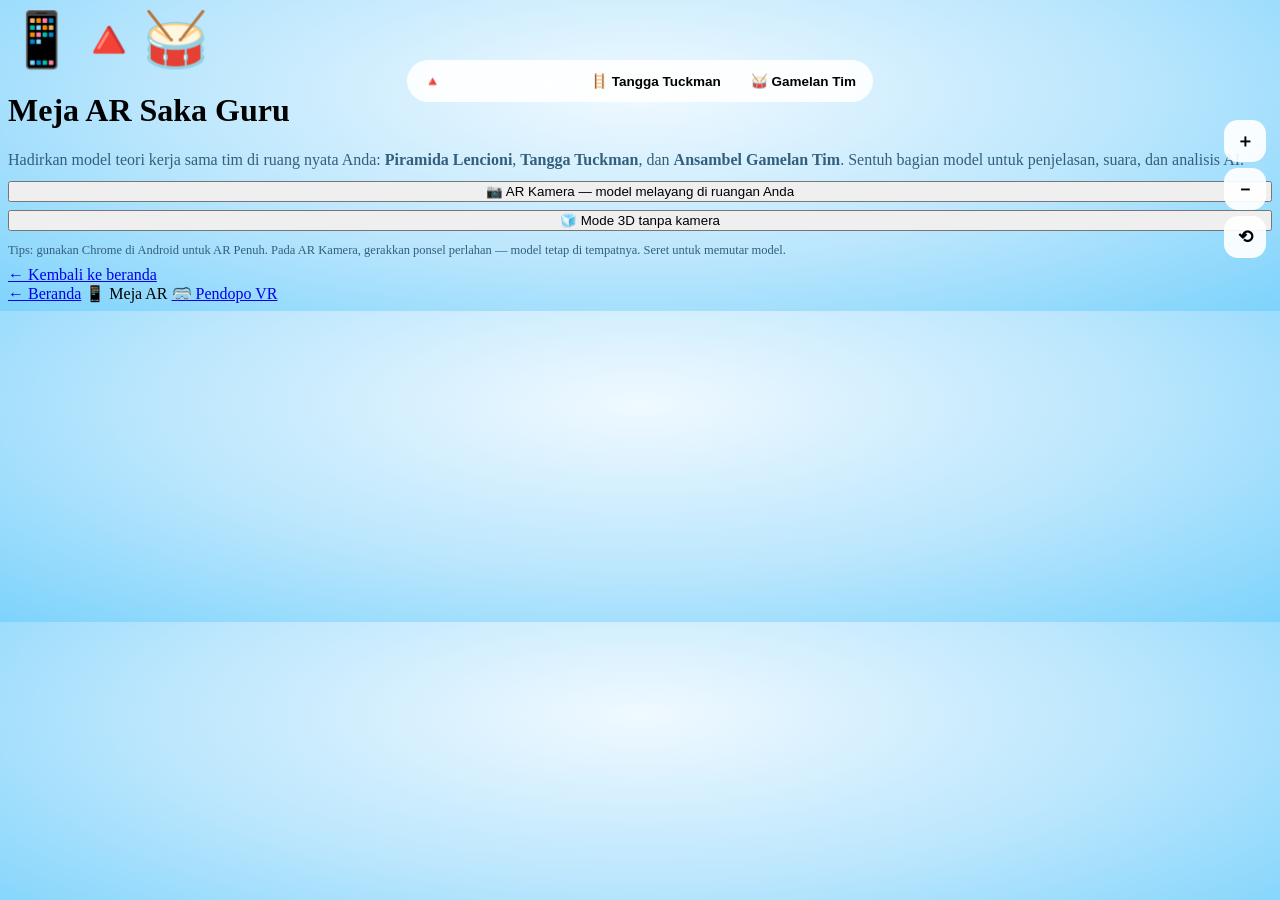
==== ar.html @ 45fa3f07 "Add files via upload" ====
<!DOCTYPE html>
<html lang="id">
<head>
<meta charset="utf-8">
<meta name="viewport" content="width=device-width, initial-scale=1, maximum-scale=1">
<title>Meja AR — SAKA GURU</title>
<meta name="theme-color" content="#0ea5e9">
<link rel="icon" href="data:image/svg+xml,<svg xmlns='http://www.w3.org/2000/svg' viewBox='0 0 100 100'><text y='.9em' font-size='90'>🏮</text></svg>">
<link href="https://fonts.googleapis.com/css2?family=Amiri:wght@400;700&family=Plus+Jakarta+Sans:wght@400;600;700;800&display=swap" rel="stylesheet">
<link rel="stylesheet" href="assets/css/style.css">
<style>
  body.imersif{background:radial-gradient(ellipse at 50% 30%,#f0f9ff 0%,#bae6fd 55%,#7dd3fc 100%)}
  #cam{position:fixed;inset:0;width:100vw;height:100vh;object-fit:cover;z-index:0;display:none}
  a-scene{position:fixed!important;inset:0;z-index:1}
  .model-tab{position:absolute;top:60px;left:50%;transform:translateX(-50%);display:flex;gap:6px;background:rgba(255,255,255,.9);padding:5px;border-radius:999px;border:1px solid var(--langit-200);backdrop-filter:blur(8px);max-width:calc(100vw - 20px);overflow-x:auto}
  .model-tab button{border:0;background:transparent;border-radius:999px;padding:8px 12px;font-weight:700;font-size:13.5px;color:var(--langit-800);white-space:nowrap}
  .model-tab button.aktif{background:var(--langit-600);color:#fff}
  .aksi-ar{position:absolute;bottom:16px;left:12px;right:110px;display:flex;gap:6px;flex-wrap:nowrap;overflow-x:auto;scrollbar-width:none}
  .aksi-ar .pill{white-space:nowrap}
  .aksi-ar .pill{border:1px solid var(--langit-200);cursor:pointer}
  #info{top:auto;bottom:66px;left:12px;max-height:40vh}
  @media (min-width:900px){#info{top:112px;bottom:auto;max-height:calc(100vh - 200px)}}
  @media (max-width:640px){body.imersif .fab{top:auto;bottom:62px}}
  .skala{position:absolute;right:14px;top:120px;display:flex;flex-direction:column;gap:6px}
  .skala button{width:42px;height:42px;border-radius:14px;border:1px solid var(--langit-200);background:rgba(255,255,255,.92);font-size:18px;font-weight:800;color:var(--langit-700)}
</style>
<script src="assets/vendor/aframe.min.js"></script>
</head>
<body class="imersif">
<video id="cam" playsinline muted autoplay></video>

<div class="layar-mulai" id="mulai">
  <div class="isi">
    <div style="font-size:54px">📱🔺🥁</div>
    <h1>Meja AR Saka Guru</h1>
    <p style="color:#335f7d;margin:0 0 12px">Hadirkan model teori kerja sama tim di ruang nyata Anda: <b>Piramida Lencioni</b>, <b>Tangga Tuckman</b>, dan <b>Ansambel Gamelan Tim</b>. Sentuh bagian model untuk penjelasan, suara, dan analisis AI.</p>
    <div style="display:grid;gap:8px">
      <button class="btn btn-primer" id="b-xr" style="display:none">✨ AR Penuh (WebXR) — letakkan di lantai/meja</button>
      <button class="btn btn-primer" id="b-cam">📷 AR Kamera — model melayang di ruangan Anda</button>
      <button class="btn btn-putih" id="b-3d">🧊 Mode 3D tanpa kamera</button>
    </div>
    <p style="font-size:12.5px;color:#335f7d;margin:12px 0 0">Tips: gunakan Chrome di Android untuk AR Penuh. Pada AR Kamera, gerakkan ponsel perlahan — model tetap di tempatnya. Seret untuk memutar model.</p>
    <p style="margin:8px 0 0"><a href="index.html">← Kembali ke beranda</a></p>
  </div>
</div>

<a-scene id="scene" embedded renderer="antialias: true; alpha: true; colorManagement: true" background="transparent: true" vr-mode-ui="enabled: false"
  cursor="rayOrigin: mouse" raycaster="objects: .klik; far: 20"
  webxr="optionalFeatures: hit-test, dom-overlay; overlayElement: #hud" ar-hit-test="target: #akar; type: footprint"
  device-orientation-permission-ui="enabled: true" loading-screen="enabled: false">
  <a-entity light="type: hemisphere; color: #ffffff; groundColor: #bae6fd; intensity: 1"></a-entity>
  <a-entity light="type: directional; intensity: 0.8" position="2 4 3"></a-entity>
  <a-entity id="kamera" camera position="0 1.6 0" look-controls="mouseEnabled: false; touchEnabled: false; magicWindowTrackingEnabled: true"></a-entity>
  <a-entity id="akar" position="0 1.05 -1.35">
    <a-entity id="putar">
      <a-entity id="m-lencioni"></a-entity>
      <a-entity id="m-tuckman" visible="false"></a-entity>
      <a-entity id="m-gamelan" visible="false"></a-entity>
    </a-entity>
    <a-ring radius-inner="0.5" radius-outer="0.56" rotation="-90 0 0" position="0 -0.01 0" color="#0ea5e9" material="shader: flat; opacity: .5; transparent: true"></a-ring>
  </a-entity>
</a-scene>

<div class="hud" id="hud">
  <div class="hud-top">
    <a class="pill" href="index.html">← Beranda</a>
    <span class="pill biru">📱 Meja AR</span>
    <a class="pill" href="vr.html">🥽 Pendopo VR</a>
  </div>
  <div class="model-tab" id="tab">
    <button data-m="lencioni" class="aktif">🔺 Piramida Lencioni</button>
    <button data-m="tuckman">🪜 Tangga Tuckman</button>
    <button data-m="gamelan">🥁 Gamelan Tim</button>
  </div>
  <div class="skala"><button id="zin" aria-label="Perbesar">＋</button><button id="zout" aria-label="Perkecil">－</button><button id="rst" aria-label="Atur ulang">⟲</button></div>
  <div class="info-panel" id="info"></div>
  <div class="aksi-ar" id="aksi"></div>
</div>

<script src="assets/js/data.js"></script>
<script src="assets/js/ai.js"></script>
<script src="assets/js/gamelan.js"></script>
<script src="assets/js/ar.js"></script>
</body>
</html>
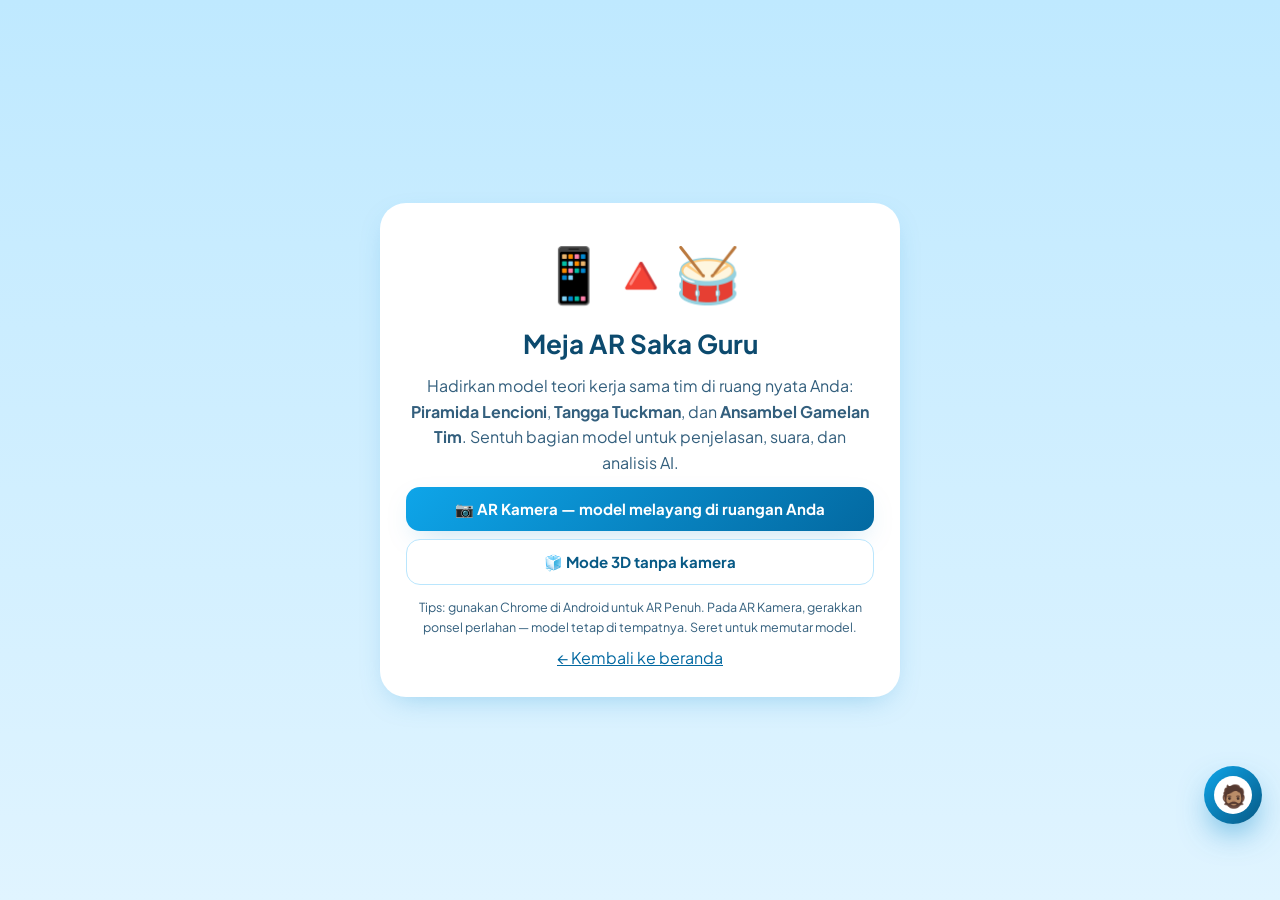
==== commit 15ce40e0: "Add files via upload" ====
--- a/ar.html
+++ b/ar.html
@@ -7,7 +7,7 @@
 <meta name="theme-color" content="#0ea5e9">
 <link rel="icon" href="data:image/svg+xml,<svg xmlns='http://www.w3.org/2000/svg' viewBox='0 0 100 100'><text y='.9em' font-size='90'>🏮</text></svg>">
 <link href="https://fonts.googleapis.com/css2?family=Amiri:wght@400;700&family=Plus+Jakarta+Sans:wght@400;600;700;800&display=swap" rel="stylesheet">
-<link rel="stylesheet" href="assets/css/style.css">
+<link rel="stylesheet" href="style.css">
 <style>
   body.imersif{background:radial-gradient(ellipse at 50% 30%,#f0f9ff 0%,#bae6fd 55%,#7dd3fc 100%)}
   #cam{position:fixed;inset:0;width:100vw;height:100vh;object-fit:cover;z-index:0;display:none}
@@ -24,7 +24,7 @@
   .skala{position:absolute;right:14px;top:120px;display:flex;flex-direction:column;gap:6px}
   .skala button{width:42px;height:42px;border-radius:14px;border:1px solid var(--langit-200);background:rgba(255,255,255,.92);font-size:18px;font-weight:800;color:var(--langit-700)}
 </style>
-<script src="assets/vendor/aframe.min.js"></script>
+<script src="aframe.min.js"></script>
 </head>
 <body class="imersif">
 <video id="cam" playsinline muted autoplay></video>
@@ -77,9 +77,9 @@
   <div class="aksi-ar" id="aksi"></div>
 </div>
 
-<script src="assets/js/data.js"></script>
-<script src="assets/js/ai.js"></script>
-<script src="assets/js/gamelan.js"></script>
-<script src="assets/js/ar.js"></script>
+<script src="data.js"></script>
+<script src="ai.js"></script>
+<script src="gamelan.js"></script>
+<script src="ar.js"></script>
 </body>
 </html>
--- a/style.css
+++ b/style.css
@@ -0,0 +1,270 @@
+/* SAKA GURU — tema biru langit + motif kawung */
+:root{
+  --langit-50:#f0f9ff; --langit-100:#e0f2fe; --langit-200:#bae6fd; --langit-300:#7dd3fc;
+  --langit-400:#38bdf8; --langit-500:#0ea5e9; --langit-600:#0284c7; --langit-700:#0369a1;
+  --langit-800:#075985; --langit-900:#0c4a6e; --malam:#082f49;
+  --emas:#f59e0b; --merah-damar:#e11d48; --hijau:#10b981;
+  --putih:#ffffff; --teks:#0c4a6e; --teks-2:#335f7d;
+  --radius:20px; --bayang:0 10px 30px -12px rgba(2,132,199,.35);
+  --font:"Plus Jakarta Sans",system-ui,-apple-system,"Segoe UI",Roboto,sans-serif;
+  --arab:"Amiri","Scheherazade New","Traditional Arabic",serif;
+}
+*{box-sizing:border-box}
+html{scroll-behavior:smooth}
+body{margin:0;font-family:var(--font);color:var(--teks);background:var(--langit-50);line-height:1.6;-webkit-font-smoothing:antialiased}
+a{color:var(--langit-700)}
+img,svg{max-width:100%}
+button{font-family:inherit;cursor:pointer}
+.kawung{
+  background-image:url("data:image/svg+xml,%3Csvg xmlns='http://www.w3.org/2000/svg' width='56' height='56' viewBox='0 0 56 56'%3E%3Cg fill='none' stroke='%230ea5e9' stroke-opacity='.13' stroke-width='1.4'%3E%3Cellipse cx='28' cy='14' rx='7' ry='12'/%3E%3Cellipse cx='28' cy='42' rx='7' ry='12'/%3E%3Cellipse cx='14' cy='28' rx='12' ry='7'/%3E%3Cellipse cx='42' cy='28' rx='12' ry='7'/%3E%3Ccircle cx='28' cy='28' r='2.2' fill='%230ea5e9' fill-opacity='.18'/%3E%3C/g%3E%3C/svg%3E");
+}
+.wrap{max-width:1180px;margin:0 auto;padding:0 20px}
+
+/* ---------- Navigasi ---------- */
+.nav{position:sticky;top:0;z-index:50;background:rgba(240,249,255,.82);backdrop-filter:blur(14px);-webkit-backdrop-filter:blur(14px);border-bottom:1px solid var(--langit-200)}
+.nav .wrap{display:flex;align-items:center;gap:14px;height:64px}
+.logo{display:flex;align-items:center;gap:10px;font-weight:800;letter-spacing:.3px;color:var(--langit-900);text-decoration:none}
+.logo-mark{width:38px;height:38px;border-radius:12px;background:linear-gradient(135deg,var(--langit-400),var(--langit-700));display:grid;place-items:center;color:#fff;font-size:20px;box-shadow:var(--bayang)}
+.logo small{display:block;font-weight:600;font-size:11px;color:var(--teks-2);letter-spacing:0}
+.nav-links{margin-left:auto;display:flex;gap:4px;flex-wrap:wrap}
+.nav-links a{padding:8px 12px;border-radius:999px;text-decoration:none;font-weight:600;font-size:14px;color:var(--langit-800)}
+.nav-links a:hover{background:var(--langit-100)}
+.nav-links a.cta{background:var(--langit-600);color:#fff}
+.nav-links a.cta:hover{background:var(--langit-700)}
+.menu-btn{display:none;margin-left:auto;border:0;background:var(--langit-100);border-radius:12px;padding:8px 12px;font-size:18px;color:var(--langit-800)}
+@media (max-width:860px){
+  .menu-btn{display:block}
+  .nav-links{display:none;position:absolute;top:64px;left:0;right:0;background:#fff;flex-direction:column;padding:10px 16px 16px;border-bottom:1px solid var(--langit-200)}
+  .nav-links.open{display:flex}
+}
+
+/* ---------- Hero ---------- */
+.hero{position:relative;overflow:hidden;background:linear-gradient(180deg,#bfe9ff 0%,#e0f4ff 55%,var(--langit-50) 100%)}
+.hero .wrap{position:relative;z-index:2;padding-top:56px;padding-bottom:72px;display:grid;grid-template-columns:1.15fr .85fr;gap:36px;align-items:center}
+.awan{position:absolute;background:#fff;border-radius:999px;opacity:.85;filter:blur(1px);animation:melayang 40s linear infinite}
+.awan::before,.awan::after{content:"";position:absolute;background:#fff;border-radius:50%}
+.awan::before{width:55%;height:160%;left:15%;top:-70%}
+.awan::after{width:40%;height:130%;right:12%;top:-45%}
+@keyframes melayang{from{transform:translateX(-30vw)}to{transform:translateX(130vw)}}
+.badge{display:inline-flex;align-items:center;gap:8px;background:#fff;border:1px solid var(--langit-200);color:var(--langit-700);font-weight:700;font-size:12.5px;padding:6px 12px;border-radius:999px;box-shadow:0 4px 14px -8px rgba(2,132,199,.5)}
+.hero h1{font-size:clamp(32px,5vw,54px);line-height:1.08;margin:16px 0 12px;color:var(--langit-900);letter-spacing:-1px}
+.hero h1 .grad{background:linear-gradient(90deg,var(--langit-600),var(--langit-400));-webkit-background-clip:text;background-clip:text;color:transparent}
+.hero p.lead{font-size:18px;color:var(--teks-2);max-width:560px}
+.hero-cta{display:flex;gap:12px;flex-wrap:wrap;margin-top:22px}
+.btn{display:inline-flex;align-items:center;justify-content:center;gap:8px;border:0;border-radius:14px;padding:12px 18px;font-weight:700;font-size:15px;text-decoration:none;transition:transform .15s,box-shadow .15s,background .15s}
+.btn:active{transform:scale(.97)}
+.btn-primer{background:linear-gradient(135deg,var(--langit-500),var(--langit-700));color:#fff;box-shadow:var(--bayang)}
+.btn-primer:hover{box-shadow:0 14px 30px -10px rgba(2,132,199,.6)}
+.btn-putih{background:#fff;color:var(--langit-800);border:1px solid var(--langit-200)}
+.btn-putih:hover{background:var(--langit-100)}
+.btn-kecil{padding:8px 12px;font-size:13.5px;border-radius:11px}
+.btn-hantu{background:transparent;color:var(--langit-700);border:1px dashed var(--langit-300)}
+.hero-art{position:relative;aspect-ratio:1/1;max-width:440px;justify-self:center;width:100%}
+.hero-meta{display:flex;gap:18px;flex-wrap:wrap;margin-top:26px;color:var(--teks-2);font-size:13.5px}
+.hero-meta b{color:var(--langit-800)}
+@media (max-width:860px){.hero .wrap{grid-template-columns:1fr;padding-top:32px}.hero-art{max-width:320px}}
+
+/* ---------- Seksi ---------- */
+section.seksi{padding:64px 0}
+.judul-seksi{display:flex;align-items:end;justify-content:space-between;gap:16px;flex-wrap:wrap;margin-bottom:26px}
+.judul-seksi h2{font-size:clamp(24px,3.2vw,34px);margin:6px 0 0;color:var(--langit-900);letter-spacing:-.5px}
+.eyebrow{font-size:12.5px;font-weight:800;letter-spacing:1.6px;text-transform:uppercase;color:var(--langit-600)}
+.sub{color:var(--teks-2);max-width:640px;margin:6px 0 0}
+
+/* Mode imersif */
+.mode-grid{display:grid;grid-template-columns:repeat(3,1fr);gap:18px}
+.mode{position:relative;border-radius:24px;padding:24px;color:#fff;overflow:hidden;min-height:250px;display:flex;flex-direction:column;text-decoration:none;box-shadow:var(--bayang);transition:transform .2s}
+.mode:hover{transform:translateY(-4px)}
+.mode .ikon-besar{font-size:44px;line-height:1}
+.mode h3{margin:14px 0 6px;font-size:22px}
+.mode p{margin:0;opacity:.92;font-size:14.5px}
+.mode .tag{margin-top:auto;padding-top:16px;display:flex;gap:6px;flex-wrap:wrap}
+.mode .tag span{background:rgba(255,255,255,.2);border:1px solid rgba(255,255,255,.35);padding:3px 10px;border-radius:999px;font-size:12px;font-weight:700}
+.mode.vr{background:linear-gradient(150deg,#0ea5e9,#0369a1)}
+.mode.ar{background:linear-gradient(150deg,#38bdf8,#0284c7)}
+.mode.ai{background:linear-gradient(150deg,#0c4a6e,#0284c7)}
+.mode::after{content:"";position:absolute;right:-40px;bottom:-40px;width:160px;height:160px;border-radius:50%;background:rgba(255,255,255,.12)}
+@media (max-width:860px){.mode-grid{grid-template-columns:1fr}}
+
+/* Alur belajar */
+.alur{display:grid;grid-template-columns:repeat(5,1fr);gap:12px;margin-top:8px}
+.alur div{background:#fff;border:1px solid var(--langit-200);border-radius:16px;padding:14px;text-align:center;font-size:13.5px}
+.alur b{display:block;font-size:22px}
+@media (max-width:760px){.alur{grid-template-columns:repeat(2,1fr)}}
+
+/* Kartu topik */
+.topik-grid{display:grid;grid-template-columns:repeat(3,1fr);gap:16px}
+.kartu{background:#fff;border:1px solid var(--langit-200);border-radius:var(--radius);padding:20px;box-shadow:0 6px 20px -16px rgba(2,132,199,.6);transition:transform .18s, box-shadow .18s;cursor:pointer;position:relative;text-align:left;width:100%;color:inherit;font:inherit}
+.kartu:hover{transform:translateY(-3px);box-shadow:var(--bayang)}
+.kartu .no{position:absolute;top:16px;right:16px;font-weight:800;color:var(--langit-300);font-size:28px}
+.kartu .ik{width:48px;height:48px;border-radius:14px;display:grid;place-items:center;font-size:24px;background:var(--langit-100)}
+.kartu h3{margin:12px 0 4px;font-size:17px;color:var(--langit-900)}
+.kartu p{margin:0;font-size:13.5px;color:var(--teks-2)}
+.kartu .lok{margin-top:10px;font-size:12px;font-weight:700;color:var(--langit-600)}
+.kartu.selesai{border-color:var(--hijau)}
+.kartu.selesai::before{content:"✓ Selesai";position:absolute;top:-10px;left:16px;background:var(--hijau);color:#fff;font-size:11px;font-weight:800;padding:2px 10px;border-radius:999px}
+@media (max-width:960px){.topik-grid{grid-template-columns:repeat(2,1fr)}}
+@media (max-width:600px){.topik-grid{grid-template-columns:1fr}}
+.progres{display:flex;align-items:center;gap:12px;background:#fff;border:1px solid var(--langit-200);border-radius:999px;padding:8px 14px;font-weight:700;font-size:14px}
+.bar{width:160px;height:10px;background:var(--langit-100);border-radius:99px;overflow:hidden}
+.bar i{display:block;height:100%;background:linear-gradient(90deg,var(--langit-400),var(--hijau));width:0;transition:width .5s}
+
+/* ---------- Modal modul ---------- */
+.modal{position:fixed;inset:0;z-index:100;display:none;align-items:flex-start;justify-content:center;background:rgba(8,47,73,.45);backdrop-filter:blur(4px);overflow-y:auto;padding:24px 12px}
+.modal.buka{display:flex}
+.panel{background:var(--langit-50);width:min(980px,100%);border-radius:26px;overflow:hidden;box-shadow:0 30px 80px -20px rgba(8,47,73,.6);animation:muncul .25s ease}
+@keyframes muncul{from{opacity:0;transform:translateY(16px)}to{opacity:1;transform:none}}
+.panel-head{padding:22px 24px 0;background:linear-gradient(135deg,var(--langit-500),var(--langit-700));color:#fff;position:relative}
+.panel-head h2{margin:4px 0 4px;font-size:clamp(20px,3vw,28px)}
+.panel-head .tutup{position:absolute;top:14px;right:14px;border:0;background:rgba(255,255,255,.2);color:#fff;width:38px;height:38px;border-radius:12px;font-size:20px}
+.tabs{display:flex;gap:4px;overflow-x:auto;margin-top:16px;scrollbar-width:none}
+.tabs button{border:0;background:transparent;color:rgba(255,255,255,.85);font-weight:700;padding:10px 14px;border-radius:12px 12px 0 0;white-space:nowrap;font-size:14px}
+.tabs button.aktif{background:var(--langit-50);color:var(--langit-800)}
+.panel-body{padding:24px}
+.tab{display:none}
+.tab.aktif{display:block;animation:muncul .2s ease}
+.kotak{background:#fff;border:1px solid var(--langit-200);border-radius:18px;padding:18px 20px;margin-bottom:14px}
+.kotak h4{margin:0 0 8px;color:var(--langit-800)}
+.kotak ul{margin:0;padding-left:20px}
+.kotak li{margin:6px 0}
+.dalil{text-align:center;background:linear-gradient(135deg,#fff,var(--langit-100))}
+.arab{font-family:var(--arab);font-size:clamp(22px,3.4vw,30px);direction:rtl;line-height:2;color:var(--langit-900)}
+.arti{font-style:italic;color:var(--teks-2)}
+.sumber-dalil{font-weight:800;color:var(--langit-600);font-size:13px}
+.lokal{display:flex;gap:16px;align-items:flex-start;background:linear-gradient(135deg,#fff7ed,#fff);border-color:#fde68a}
+.lokal .lambang{font-size:40px}
+.jenjang{display:grid;grid-template-columns:repeat(3,1fr);gap:12px}
+.jenjang .kotak{margin:0}
+.jenjang .lbl{display:inline-block;font-size:12px;font-weight:800;padding:3px 10px;border-radius:999px;background:var(--langit-100);color:var(--langit-700);margin-bottom:8px}
+@media (max-width:760px){.jenjang{grid-template-columns:1fr}}
+.aksi{display:flex;gap:8px;flex-wrap:wrap;margin-top:10px}
+.sumber{font-size:12.5px;color:var(--teks-2)}
+.sumber li{margin:3px 0}
+
+/* Aktivitas */
+.akt-item{display:flex;gap:10px;align-items:center;justify-content:space-between;background:var(--langit-50);border:1px solid var(--langit-200);border-radius:14px;padding:10px 12px;margin:8px 0}
+.akt-item select{font:inherit;padding:8px;border-radius:10px;border:1px solid var(--langit-300);background:#fff;min-width:170px;color:var(--teks)}
+.akt-item.benar{border-color:var(--hijau);background:#ecfdf5}
+.akt-item.salah{border-color:#f43f5e;background:#fff1f2}
+.urut-btn{display:flex;flex-direction:column;gap:2px}
+.urut-btn button{border:1px solid var(--langit-300);background:#fff;border-radius:8px;width:34px;height:26px;font-size:12px;color:var(--langit-700)}
+.pil{display:block;width:100%;text-align:left;border:1px solid var(--langit-200);background:#fff;padding:12px 14px;border-radius:14px;margin:8px 0;font:inherit;color:inherit}
+.pil:hover{background:var(--langit-100)}
+.pil.benar{border-color:var(--hijau);background:#ecfdf5}
+.pil.salah{border-color:#f43f5e;background:#fff1f2}
+.umpan{margin-top:10px;padding:12px 14px;border-radius:14px;background:var(--langit-100);display:none}
+.umpan.tampil{display:block}
+
+/* AI lab */
+textarea,input[type=text],input[type=password],select.input{width:100%;font:inherit;border:1px solid var(--langit-300);border-radius:14px;padding:12px 14px;background:#fff;color:var(--teks);resize:vertical}
+textarea:focus,input:focus,select:focus{outline:3px solid var(--langit-200);border-color:var(--langit-500)}
+.ai-out{background:#fff;border:1px solid var(--langit-200);border-left:5px solid var(--langit-500);border-radius:14px;padding:14px 16px;margin-top:12px;min-height:40px;display:none}
+.ai-out.tampil{display:block}
+.ai-out h1,.ai-out h2,.ai-out h3{font-size:16px;margin:10px 0 6px;color:var(--langit-800)}
+.ai-out p{margin:6px 0}
+.chip{display:inline-flex;align-items:center;gap:6px;font-size:12px;font-weight:700;border-radius:999px;padding:4px 10px;background:var(--langit-100);color:var(--langit-700)}
+.chip.on{background:#dcfce7;color:#047857}
+.chip.off{background:#fef3c7;color:#92400e}
+.baris{display:flex;gap:10px;flex-wrap:wrap;align-items:center}
+.memuat{display:inline-flex;gap:4px}
+.memuat i{width:8px;height:8px;border-radius:50%;background:var(--langit-500);animation:lompat 1s infinite}
+.memuat i:nth-child(2){animation-delay:.15s}.memuat i:nth-child(3){animation-delay:.3s}
+@keyframes lompat{0%,100%{transform:translateY(0);opacity:.5}50%{transform:translateY(-6px);opacity:1}}
+
+/* Arisan diskusi */
+.arisan{display:grid;grid-template-columns:260px 1fr;gap:24px;align-items:center;background:#fff;border:1px solid var(--langit-200);border-radius:26px;padding:26px;box-shadow:var(--bayang)}
+.gelas{width:150px;height:200px;margin:0 auto;position:relative;cursor:pointer}
+.gelas.kocok{animation:kocok .12s 8 alternate}
+@keyframes kocok{from{transform:rotate(-14deg) translateX(-4px)}to{transform:rotate(14deg) translateX(4px)}}
+.kertas{font-size:18px;font-weight:700;color:var(--langit-900);min-height:90px}
+.timer{font-variant-numeric:tabular-nums;font-size:34px;font-weight:800;color:var(--langit-700)}
+@media (max-width:760px){.arisan{grid-template-columns:1fr;text-align:center}}
+
+/* Kuis */
+.kuis-wrap{background:#fff;border:1px solid var(--langit-200);border-radius:26px;padding:26px;box-shadow:var(--bayang)}
+.kuis-q{font-size:18px;font-weight:700;margin:6px 0 14px}
+.skor{font-size:48px;font-weight:800;color:var(--langit-600)}
+.lencana{display:inline-flex;flex-direction:column;align-items:center;gap:6px;padding:20px 26px;border-radius:24px;background:linear-gradient(135deg,var(--langit-100),#fff);border:2px solid var(--langit-300)}
+
+/* Footer */
+footer{background:var(--malam);color:#cfe8f7;padding:40px 0 28px;margin-top:40px}
+footer a{color:#7dd3fc}
+footer .kol{display:grid;grid-template-columns:1.3fr 1fr 1fr;gap:24px}
+footer h4{color:#fff;margin:0 0 8px}
+footer small{opacity:.7}
+@media (max-width:760px){footer .kol{grid-template-columns:1fr}}
+
+/* ---------- Chat Ki Among ---------- */
+.fab{position:fixed;right:18px;bottom:18px;z-index:120;border:0;border-radius:999px;padding:12px 18px 12px 12px;display:flex;align-items:center;gap:10px;background:linear-gradient(135deg,var(--langit-500),var(--langit-800));color:#fff;font-weight:800;box-shadow:0 14px 34px -10px rgba(2,132,199,.8)}
+.fab .av{width:38px;height:38px;border-radius:50%;background:#fff;display:grid;place-items:center;font-size:22px}
+.chat{position:fixed;right:18px;bottom:18px;z-index:130;width:min(420px,calc(100vw - 24px));height:min(640px,calc(100vh - 36px));background:var(--langit-50);border-radius:24px;box-shadow:0 30px 80px -20px rgba(8,47,73,.65);display:none;flex-direction:column;overflow:hidden;border:1px solid var(--langit-200)}
+.chat.buka{display:flex}
+.chat-head{background:linear-gradient(135deg,var(--langit-600),var(--langit-800));color:#fff;padding:14px 14px 12px}
+.chat-head .atas{display:flex;align-items:center;gap:10px}
+.chat-head .av{width:42px;height:42px;border-radius:50%;background:#fff;display:grid;place-items:center;font-size:24px}
+.chat-head b{display:block}
+.chat-head small{opacity:.85}
+.chat-head .ikon{margin-left:auto;display:flex;gap:6px}
+.chat-head .ikon button{border:0;background:rgba(255,255,255,.18);color:#fff;width:34px;height:34px;border-radius:10px;font-size:16px}
+.chat-mode{display:flex;gap:6px;margin-top:10px;flex-wrap:wrap}
+.chat-mode select{font:inherit;font-size:13px;border-radius:10px;border:0;padding:6px 8px;color:var(--teks);flex:1;min-width:0}
+.chat-body{flex:1;overflow-y:auto;padding:14px;display:flex;flex-direction:column;gap:10px}
+.msg{max-width:88%;padding:10px 13px;border-radius:16px;font-size:14.5px;line-height:1.55;word-wrap:break-word}
+.msg p{margin:4px 0}
+.msg ul,.msg ol{margin:4px 0;padding-left:20px}
+.msg.ai{background:#fff;border:1px solid var(--langit-200);border-bottom-left-radius:4px;align-self:flex-start}
+.msg.user{background:var(--langit-600);color:#fff;border-bottom-right-radius:4px;align-self:flex-end}
+.msg .spk{border:0;background:none;color:var(--langit-600);font-size:12px;font-weight:700;padding:4px 0 0}
+.saran{display:flex;gap:6px;flex-wrap:wrap;padding:0 14px 8px}
+.saran button{border:1px solid var(--langit-300);background:#fff;color:var(--langit-700);border-radius:999px;font-size:12.5px;padding:5px 10px;font-weight:600}
+.chat-in{display:flex;gap:8px;padding:10px;border-top:1px solid var(--langit-200);background:#fff}
+.chat-in textarea{flex:1;border-radius:14px;padding:10px 12px;height:46px;max-height:120px;resize:none}
+.chat-in button{border:0;border-radius:14px;width:46px;flex:0 0 46px;font-size:18px;background:var(--langit-100);color:var(--langit-700)}
+.chat-in button.kirim{background:var(--langit-600);color:#fff}
+.chat-in button.rekam{background:#fecdd3;color:#be123c;animation:lompat 1s infinite}
+
+/* Pengaturan */
+.setel{position:fixed;inset:0;z-index:200;background:rgba(8,47,73,.5);display:none;align-items:center;justify-content:center;padding:16px}
+.setel.buka{display:flex}
+.setel .isi{background:#fff;border-radius:22px;padding:22px;width:min(520px,100%);max-height:90vh;overflow:auto}
+.setel label{display:block;font-weight:700;margin:12px 0 6px;font-size:14px}
+.catatan{font-size:12.5px;color:var(--teks-2);background:var(--langit-50);border-radius:12px;padding:10px 12px;margin-top:10px}
+
+.toast{position:fixed;left:50%;bottom:24px;transform:translateX(-50%) translateY(30px);background:var(--malam);color:#fff;padding:10px 16px;border-radius:12px;font-weight:600;font-size:14px;opacity:0;transition:.3s;z-index:300;pointer-events:none}
+.toast.tampil{opacity:1;transform:translateX(-50%)}
+
+/* ---------- Halaman imersif (VR/AR) ---------- */
+.imersif body, body.imersif{overflow:hidden;background:#bfe9ff}
+.hud{position:fixed;z-index:20;pointer-events:none;inset:0}
+.hud>*{pointer-events:auto}
+.hud-top{position:absolute;top:12px;left:12px;right:12px;display:flex;gap:8px;align-items:center;flex-wrap:wrap}
+.pill{background:rgba(255,255,255,.9);backdrop-filter:blur(10px);border:1px solid var(--langit-200);border-radius:999px;padding:8px 14px;font-weight:700;font-size:13.5px;color:var(--langit-800);text-decoration:none;display:inline-flex;gap:6px;align-items:center;border-style:solid}
+.pill.biru{background:var(--langit-600);color:#fff;border-color:var(--langit-600)}
+.hud-bawah{position:absolute;bottom:14px;left:50%;transform:translateX(-50%);display:flex;gap:6px;flex-wrap:wrap;justify-content:center;max-width:calc(100vw - 110px)}
+.hud-bawah button{width:42px;height:42px;border-radius:14px;border:1px solid var(--langit-200);background:rgba(255,255,255,.92);font-weight:800;color:var(--langit-700);font-size:15px}
+.hud-bawah button.aktif{background:var(--langit-600);color:#fff}
+.info-panel{position:absolute;left:12px;top:64px;width:min(380px,calc(100vw - 24px));max-height:calc(100vh - 150px);overflow:auto;background:rgba(255,255,255,.96);border-radius:20px;padding:16px 18px;box-shadow:0 20px 50px -20px rgba(8,47,73,.6);display:none;border:1px solid var(--langit-200)}
+.info-panel.tampil{display:block;animation:muncul .2s}
+.info-panel h3{margin:4px 0 6px;color:var(--langit-900)}
+.info-panel .x{float:right;border:0;background:var(--langit-100);border-radius:10px;width:32px;height:32px;color:var(--langit-700)}
+.petunjuk{position:absolute;right:12px;top:64px;max-width:260px;background:rgba(8,47,73,.78);color:#e0f2fe;font-size:12.5px;border-radius:14px;padding:10px 12px}
+@media (max-width:640px){.petunjuk{display:none}}
+.layar-mulai{position:fixed;inset:0;z-index:40;display:flex;align-items:center;justify-content:center;background:linear-gradient(180deg,#bfe9ff,#e0f4ff);padding:20px}
+.layar-mulai .isi{background:#fff;border-radius:26px;padding:26px;max-width:520px;text-align:center;box-shadow:var(--bayang)}
+.layar-mulai h1{margin:8px 0;color:var(--langit-900);font-size:26px}
+body.imersif .fab{bottom:76px}
+body.imersif .fab span:last-child{display:none}
+body.imersif .fab{padding:10px}
+@media (max-width:640px){body.imersif .hud-bawah{bottom:10px;max-width:calc(100vw - 20px)} body.imersif .hud-bawah button{width:36px;height:36px}}
+@media (max-width:640px){
+  body.imersif .hud-bawah{gap:4px;flex-wrap:nowrap;max-width:calc(100vw - 16px);left:8px;transform:none;right:8px;justify-content:center}
+  body.imersif .hud-bawah button{width:31px;height:36px;border-radius:10px;font-size:13px;flex:0 0 auto}
+  body.imersif .hud-top .pill.biru{display:none}
+  body.imersif .hud-top .pill{padding:7px 11px;font-size:12.5px}
+  body.imersif .info-panel{top:auto;bottom:56px;max-height:46vh}
+  body.imersif .fab{bottom:auto;top:56px;right:10px}
+}
+@media (max-width:640px){
+  body.imersif .hud-bawah{right:62px;justify-content:flex-start}
+  body.imersif .hud-bawah button[data-among]{display:none}
+}
